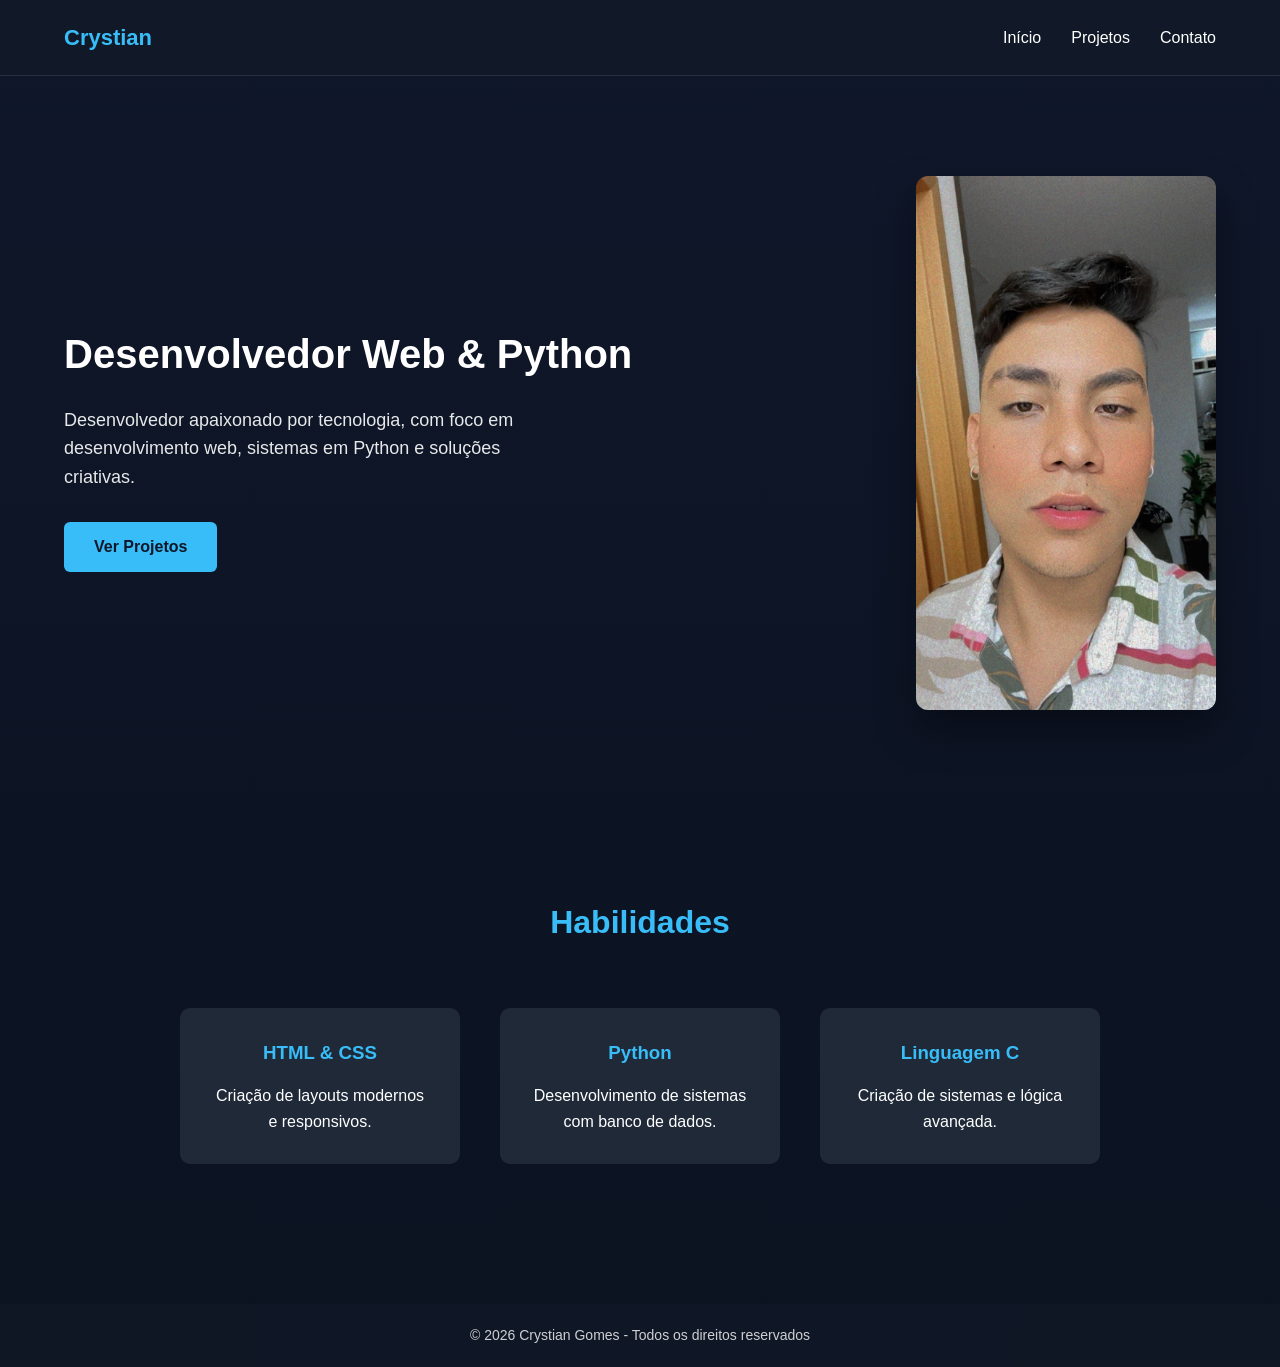
==== index.html @ 22409ead "feat: estrutura inicial do portfólio pessoal" ====
<!DOCTYPE html>
<html lang="pt-br">
<head>
    <meta charset="UTF-8">
    <meta name="viewport" content="width=device-width, initial-scale=1.0">
    <title>Portfólio | Crystian Gomes</title>
    <link rel="stylesheet" href="css/style.css">
</head>

<body>

<header class="header">
    <div class="nav-container">
        <h1 class="logo">Crystian</h1>

        <nav>
            <ul class="nav-list">
                <li><a href="index.html">Início</a></li>
                <li><a href="projetos.html">Projetos</a></li>
                <li><a href="contato.html">Contato</a></li>
            </ul>
        </nav>
    </div>
</header>


<section class="hero">
    <div class="container hero-content">
        <div class="hero-text">
            <h2>Desenvolvedor Web & Python</h2>
            <p>
                Desenvolvedor apaixonado por tecnologia, com foco em
                desenvolvimento web, sistemas em Python e soluções criativas.
            </p>
            <a href="projetos.html" class="btn-primary">Ver Projetos</a>
        </div>

        <div class="hero-image">
            <img src="imagens/perfil.jpeg" alt="Foto de perfil de Crystian Gomes">
        </div>
    </div>
</section>

<section class="skills">
    <div class="container">
        <h2 class="section-title">Habilidades</h2>

        <div class="skills-grid">
            <div class="skill-card">
                <h3>HTML & CSS</h3>
                <p>Criação de layouts modernos e responsivos.</p>
            </div>

            <div class="skill-card">
                <h3>Python</h3>
                <p>Desenvolvimento de sistemas com banco de dados.</p>
            </div>

            <div class="skill-card">
                <h3>Linguagem C</h3>
                <p>Criação de sistemas e lógica avançada.</p>
            </div>
        </div>
    </div>
</section>

<footer class="footer">
    <div class="container">
        <p>© 2026 Crystian Gomes - Todos os direitos reservados</p>
    </div>
</footer>

</body>
</html>
---- css/style.css ----
/* ===========================
   RESET GLOBAL
=========================== */

* {
    margin: 0;
    padding: 0;
    box-sizing: border-box;
}

html {
    scroll-behavior: smooth;
}

body {
    font-family: 'Segoe UI', Arial, sans-serif;
    background: linear-gradient(180deg, #0f172a, #0b1220);
    color: #ffffff;
    line-height: 1.6;
}

/* ===========================
   CONTAINER PADRÃO
=========================== */

.container {
    width: 90%;
    max-width: 1200px;
    margin: auto;
}

/* ===========================
   HEADER / NAVBAR
=========================== */

.header {
    background: #111827;
    padding: 20px 0;
    border-bottom: 1px solid rgba(255,255,255,0.1);
}

.nav-container {
    display: flex;
    justify-content: space-between;
    align-items: center;
    width: 90%;
    max-width: 1200px;
    margin: auto;
}

.logo {
    font-size: 22px;
    font-weight: bold;
    color: #38bdf8;
}

.nav-list {
    display: flex;
    list-style: none;
    gap: 30px;
}

.nav-list a {
    text-decoration: none;
    color: white;
    font-weight: 500;
    transition: 0.3s;
    position: relative;
}

.nav-list a:hover,
.nav-list a.ativo {
    color: #38bdf8;
}

/* ===========================
   HERO SECTION
=========================== */

.hero {
    padding: 100px 0;
}

.hero-content {
    display: flex;
    align-items: center;
    justify-content: space-between;
    gap: 60px;
}

.hero-text h2 {
    font-size: 40px;
    margin-bottom: 20px;
}

.hero-text p {
    margin-bottom: 30px;
    font-size: 18px;
    max-width: 500px;
    opacity: 0.9;
}

.btn-primary {
    padding: 12px 30px;
    background: #38bdf8;
    color: #0f172a;
    text-decoration: none;
    font-weight: bold;
    border-radius: 6px;
    transition: 0.3s;
    display: inline-block;
}

.btn-primary:hover {
    background: #0ea5e9;
    transform: translateY(-3px);
}

.hero-image img {
    width: 300px;
    border-radius: 12px;
    box-shadow: 0 20px 40px rgba(0,0,0,0.4);
}

/* ===========================
   PAGE HEADER (Projetos e Contato)
=========================== */

/* ===========================
   PAGE HEADER PADRONIZADO
=========================== */

.page-header {
    text-align: center;
    padding: 100px 20px 60px; /* altura igual para todas */
}

.page-header h2 {
    font-size: 40px;
    margin-bottom: 15px;
    color: #38bdf8;
}

.page-header p {
    font-size: 18px;
    opacity: 0.8;
    max-width: 600px;
    margin: 0 auto;
}


/* ===========================
   PROJETOS
=========================== */

.projetos-container {
    width: 90%;
    max-width: 1200px;
    margin: 40px auto;
    display: grid;
    grid-template-columns: repeat(auto-fit, minmax(280px, 1fr));
    gap: 40px;
}

.card-projeto {
    background: #1f2937;
    border-radius: 12px;
    overflow: hidden;
    transition: 0.3s;
    display: flex;
    flex-direction: column;
}

.card-projeto:hover {
    transform: translateY(-10px);
    box-shadow: 0 20px 40px rgba(0,0,0,0.4);
}

.card-projeto img {
    width: 100%;
    height: 200px;
    object-fit: cover;
}

.conteudo-projeto {
    padding: 20px;
    flex: 1;
}

.conteudo-projeto h3 {
    margin-bottom: 15px;
    color: #38bdf8;
}

.conteudo-projeto p {
    font-size: 14px;
    opacity: 0.85;
    margin-bottom: 20px;
}

.btn {
    padding: 10px 20px;
    background: #38bdf8;
    color: #0f172a;
    border: none;
    border-radius: 6px;
    cursor: pointer;
    font-weight: bold;
    transition: 0.3s;
}

.btn:hover {
    background: #0ea5e9;
    transform: translateY(-3px);
}

/* ===========================
   CONTATO
=========================== */

.contato {
    padding: 60px 0 100px;
    min-height: auto;
    display: block;
}

.contato-container {
    width: 100%;
    max-width: 800px;
    text-align: center;
}

.contato-container h1 {
    font-size: 40px;
    margin-bottom: 10px;
}

.subtitulo {
    color: #9ca3af;
    margin-bottom: 40px;
    font-size: 18px;
}

.form-contato {
    background: #1f2937;
    padding: 50px;
    border-radius: 16px;
    box-shadow: 0 20px 60px rgba(0,0,0,0.6);
    text-align: left;
    transition: 0.3s;
}

.form-contato:hover {
    transform: translateY(-5px);
}

.grupo-form {
    display: flex;
    flex-direction: column;
    margin-bottom: 25px;
}

.grupo-form label {
    margin-bottom: 8px;
    font-weight: bold;
    color: #d1d5db;
}

.grupo-form input,
.grupo-form textarea {
    padding: 14px;
    border-radius: 8px;
    border: 1px solid rgba(255,255,255,0.1);
    background: #111827;
    color: white;
    font-size: 15px;
    transition: 0.3s;
}

.grupo-form input:focus,
.grupo-form textarea:focus {
    border: 1px solid #38bdf8;
    box-shadow: 0 0 10px rgba(56,189,248,0.5);
    outline: none;
}

.btn-enviar {
    width: 100%;
    padding: 15px;
    border: none;
    border-radius: 8px;
    background: #38bdf8;
    color: white;
    font-size: 16px;
    cursor: pointer;
    transition: 0.3s;
}

.btn-enviar:hover {
    background: #0ea5e9;
    transform: translateY(-3px);
}

/* LINK ATIVO MENU */
nav ul li a.ativo {
    color: #38bdf8;
}

/* ===========================
   SKILLS SECTION
=========================== */

.skills {
    padding: 80px 0;
}

.section-title {
    text-align: center;
    margin-bottom: 60px;
    font-size: 32px;
    color: #38bdf8;
}

.skills-grid {
    display: flex;
    justify-content: center;
    gap: 40px;
    flex-wrap: wrap;
}

.skill-card {
    background: #1f2937;
    padding: 30px;
    width: 280px;
    border-radius: 10px;
    transition: 0.3s;
    text-align: center;
}

.skill-card:hover {
    transform: translateY(-10px);
    box-shadow: 0 15px 30px rgba(0,0,0,0.4);
}

.skill-card h3 {
    margin-bottom: 15px;
    color: #38bdf8;
}

/* ===========================
   FOOTER
=========================== */

.footer {
    background: #111827;
    padding: 20px 0;
    text-align: center;
    margin-top: 60px;
    font-size: 14px;
    opacity: 0.8;
}

/* ===========================
   RESPONSIVIDADE
=========================== */

@media (max-width: 900px) {

    .hero-content {
        flex-direction: column;
        text-align: center;
    }

    .hero-text p {
        margin: auto;
        margin-bottom: 30px;
    }

    .nav-list {
        gap: 15px;
    }
}

@media (max-width: 600px) {

    .nav-container {
        flex-direction: column;
        gap: 10px;
    }

    .nav-list {
        flex-direction: column;
        align-items: center;
    }

    .hero-text h2 {
        font-size: 28px;
    }

    .page-header h2 {
        font-size: 26px;
    }
}
/* ===========================
   DETALHE DOS PROJETOS
=========================== */

.detalhe-projeto {
    padding: 100px 0;
    background: linear-gradient(180deg, #0b1220, #0f172a);
}

.detalhe-projeto .section-title {
    margin-bottom: 50px;
}

/* ===========================
   GALERIA DE IMAGENS
=========================== */


.galeria {
    width: 90%;
    max-width: 1200px;
    margin: auto;
    display: flex;
    justify-content: center;
    gap: 40px;
    flex-wrap: wrap;
}

.galeria img {
    width: 100%;
    max-width: 380px;
    height: auto;              /* REMOVE altura fixa */
    object-fit: contain;       /* NÃO corta imagem */
    border-radius: 12px;
    box-shadow: 0 20px 40px rgba(0,0,0,0.4);
    transition: 0.4s ease;
    background: #111827;       /* fundo se sobrar espaço */
    padding: 10px;             /* dá respiro */
}

.galeria img:hover {
    transform: scale(1.05);
}

/* ===========================
   PADRÃO DE PÁGINA
=========================== */

.pagina {
    padding: 100px 0;
    min-height: 80vh;
}

.titulo-pagina {
    text-align: center;
    margin-bottom: 60px;
}

.titulo-pagina h1 {
    font-size: 42px;
    margin-bottom: 10px;
}

.titulo-pagina p {
    color: #9ca3af;
    font-size: 18px;
}

/* ===========================
   CARD CONTATO
=========================== */

.card-contato {
    max-width: 700px;
    margin: 0 auto;
    background: #1f2937;
    padding: 50px;
    border-radius: 16px;
    box-shadow: 0 20px 60px rgba(0,0,0,0.6);
    transition: 0.3s;
}

.card-contato:hover {
    transform: translateY(-5px);
}

.grupo-form {
    display: flex;
    flex-direction: column;
    margin-bottom: 25px;
}

.grupo-form label {
    margin-bottom: 8px;
    font-weight: bold;
    color: #d1d5db;
}

.grupo-form input,
.grupo-form textarea {
    padding: 14px;
    border-radius: 8px;
    border: 1px solid rgba(255,255,255,0.1);
    background: #111827;
    color: white;
    font-size: 15px;
    transition: 0.3s;
}

.grupo-form input:focus,
.grupo-form textarea:focus {
    border: 1px solid #38bdf8;
    box-shadow: 0 0 10px rgba(56,189,248,0.5);
    outline: none;
}

.btn-enviar {
    width: 100%;
    padding: 15px;
    border: none;
    border-radius: 8px;
    background: #38bdf8;
    color: white;
    font-size: 16px;
    cursor: pointer;
    transition: 0.3s;
}

.btn-enviar:hover {
    background: #0ea5e9;
    transform: translateY(-3px);
}

nav ul li a.ativo {
    color: #38bdf8;
}
nav a {
    font-size: 16px;
    font-weight: 500;
    color: white;
    text-decoration: none;
    transition: 0.3s;
}

nav a:hover {
    color: #38bdf8;
}

nav a.active {
    color: #38bdf8;
    font-weight: 500; /* garante mesmo peso */
}
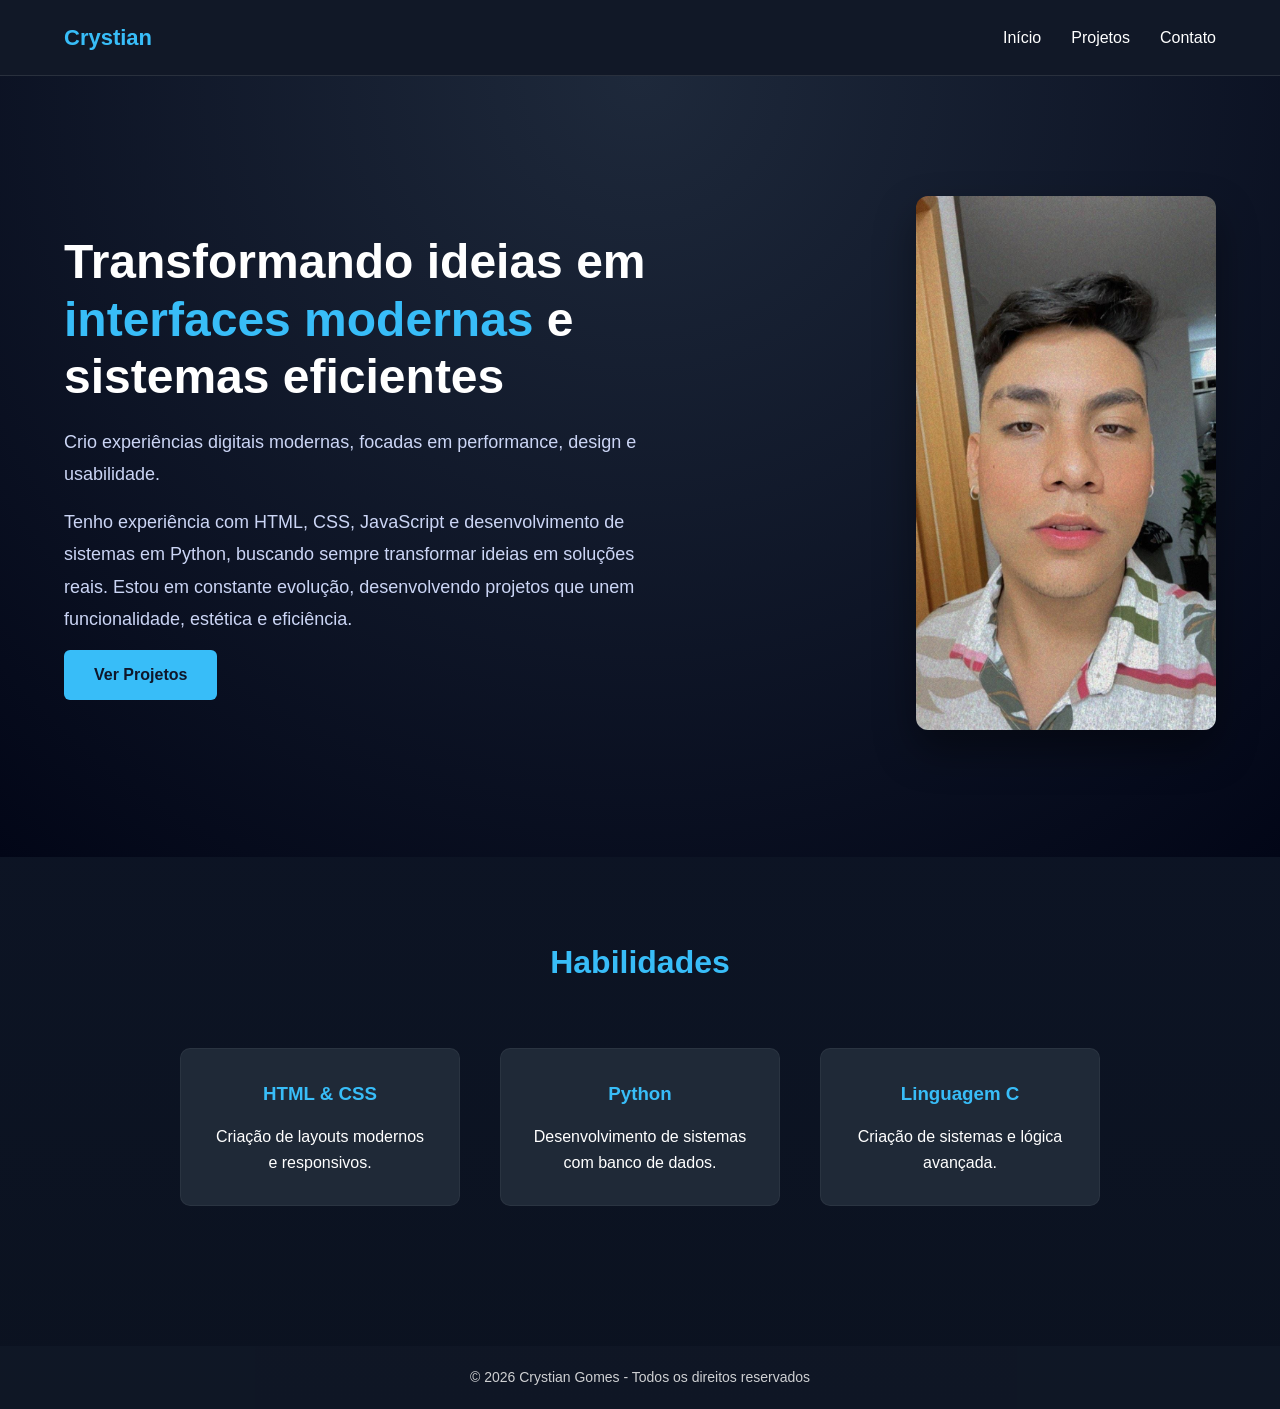
==== commit 22dd2410: "Atualização do portfólio" ====
--- a/index.html
+++ b/index.html
@@ -16,8 +16,8 @@
         <nav>
             <ul class="nav-list">
                 <li><a href="index.html">Início</a></li>
-                <li><a href="projetos.html">Projetos</a></li>
-                <li><a href="contato.html">Contato</a></li>
+                <li><a href="pages/projetos.html">Projetos</a></li>
+                <li><a href="pages/contato.html">Contato</a></li>
             </ul>
         </nav>
     </div>
@@ -27,12 +27,21 @@
 <section class="hero">
     <div class="container hero-content">
         <div class="hero-text">
-            <h2>Desenvolvedor Web & Python</h2>
-            <p>
-                Desenvolvedor apaixonado por tecnologia, com foco em
-                desenvolvimento web, sistemas em Python e soluções criativas.
-            </p>
-            <a href="projetos.html" class="btn-primary">Ver Projetos</a>
+        <h2>
+Transformando ideias em <span>interfaces modernas</span> e sistemas eficientes
+</h2>
+
+   
+    <p>
+    Crio experiências digitais modernas, focadas em performance, design e usabilidade.
+    </p>
+
+    <p>
+    Tenho experiência com HTML, CSS, JavaScript e desenvolvimento de sistemas em Python,
+    buscando sempre transformar ideias em soluções reais. Estou em constante evolução,
+    desenvolvendo projetos que unem funcionalidade, estética e eficiência.
+    </p>
+            <a href="pages/projetos.html" class="btn-primary">Ver Projetos</a>
         </div>
 
         <div class="hero-image">
--- a/css/style.css
+++ b/css/style.css
@@ -78,7 +78,8 @@
 =========================== */
 
 .hero {
-    padding: 100px 0;
+    padding: 120px 0;
+    background: radial-gradient(circle at top, #1e293b, #020617);
 }
 
 .hero-content {
@@ -87,17 +88,27 @@
     justify-content: space-between;
     gap: 60px;
 }
-
 .hero-text h2 {
-    font-size: 40px;
+    font-size: 48px;
+    font-weight: 700;
+    line-height: 1.2;
     margin-bottom: 20px;
 }
 
 .hero-text p {
-    margin-bottom: 30px;
     font-size: 18px;
-    max-width: 500px;
-    opacity: 0.9;
+    max-width: 600px;
+    line-height: 1.8;
+    margin-bottom: 15px;
+    color: #cbd5f5;
+}
+
+.hero-text {
+    max-width: 600px;
+}
+
+.hero-text span {
+    color: #38bdf8;
 }
 
 .btn-primary {
@@ -169,6 +180,12 @@
     transition: 0.3s;
     display: flex;
     flex-direction: column;
+}
+
+.card-projeto,
+.skill-card {
+    border: 1px solid rgba(255,255,255,0.05);
+    backdrop-filter: blur(8px);
 }
 
 .card-projeto:hover {
@@ -372,9 +389,11 @@
     }
 
     .hero-text p {
-        margin: auto;
-        margin-bottom: 30px;
-    }
+    font-size: 18px;
+    max-width: 600px;
+    line-height: 1.8;
+    opacity: 0.9;
+}
 
     .nav-list {
         gap: 15px;
@@ -553,3 +572,113 @@
     color: #38bdf8;
     font-weight: 500; /* garante mesmo peso */
 }
+
+
+/* ===========================
+   NOVO CONTATO (LAYOUT MODERNO)
+=========================== */
+
+.contato-grid {
+    display: grid;
+    grid-template-columns: 1fr 1fr;
+    gap: 60px;
+    align-items: center;
+}
+
+/* ESQUERDA */
+.info-contato h2 {
+    font-size: 36px;
+    margin-bottom: 20px;
+}
+
+.info-contato span {
+    color: #38bdf8;
+}
+
+.info-contato p {
+    color: #9ca3af;
+    margin-bottom: 20px;
+    max-width: 500px;
+}
+
+.info-contato .item {
+    margin-bottom: 15px;
+}
+
+.info-contato strong {
+    display: block;
+    color: #38bdf8;
+    margin-bottom: 5px;
+}
+
+/* DIREITA (FORM) */
+.form-box {
+    background: #1f2937;
+    padding: 40px;
+    border-radius: 16px;
+    box-shadow: 0 20px 60px rgba(0,0,0,0.6);
+    transition: 0.3s;
+}
+
+.form-box:hover {
+    transform: translateY(-5px);
+}
+
+.form-box h3 {
+    margin-bottom: 20px;
+}
+
+/* INPUTS */
+.form-box input,
+.form-box textarea {
+    width: 100%;
+    padding: 14px;
+    margin-bottom: 15px;
+    background: #111827;
+    border: 1px solid rgba(255,255,255,0.1);
+    border-radius: 8px;
+    color: white;
+}
+
+.form-box input:focus,
+.form-box textarea:focus {
+    border: 1px solid #38bdf8;
+    box-shadow: 0 0 10px rgba(56,189,248,0.5);
+    outline: none;
+}
+
+/* CAMPOS LADO A LADO */
+.duplo {
+    display: flex;
+    gap: 10px;
+}
+
+/* BOTÃO */
+.form-box button {
+    width: 100%;
+    padding: 15px;
+    border: none;
+    border-radius: 8px;
+    background: #38bdf8;
+    color: #0f172a;
+    font-weight: bold;
+    cursor: pointer;
+    transition: 0.3s;
+}
+
+.form-box button:hover {
+    background: #0ea5e9;
+    transform: translateY(-3px);
+}
+
+/* RESPONSIVO */
+@media (max-width: 768px) {
+    .contato-grid {
+        grid-template-columns: 1fr;
+    }
+
+    .duplo {
+        flex-direction: column;
+    }
+}
+
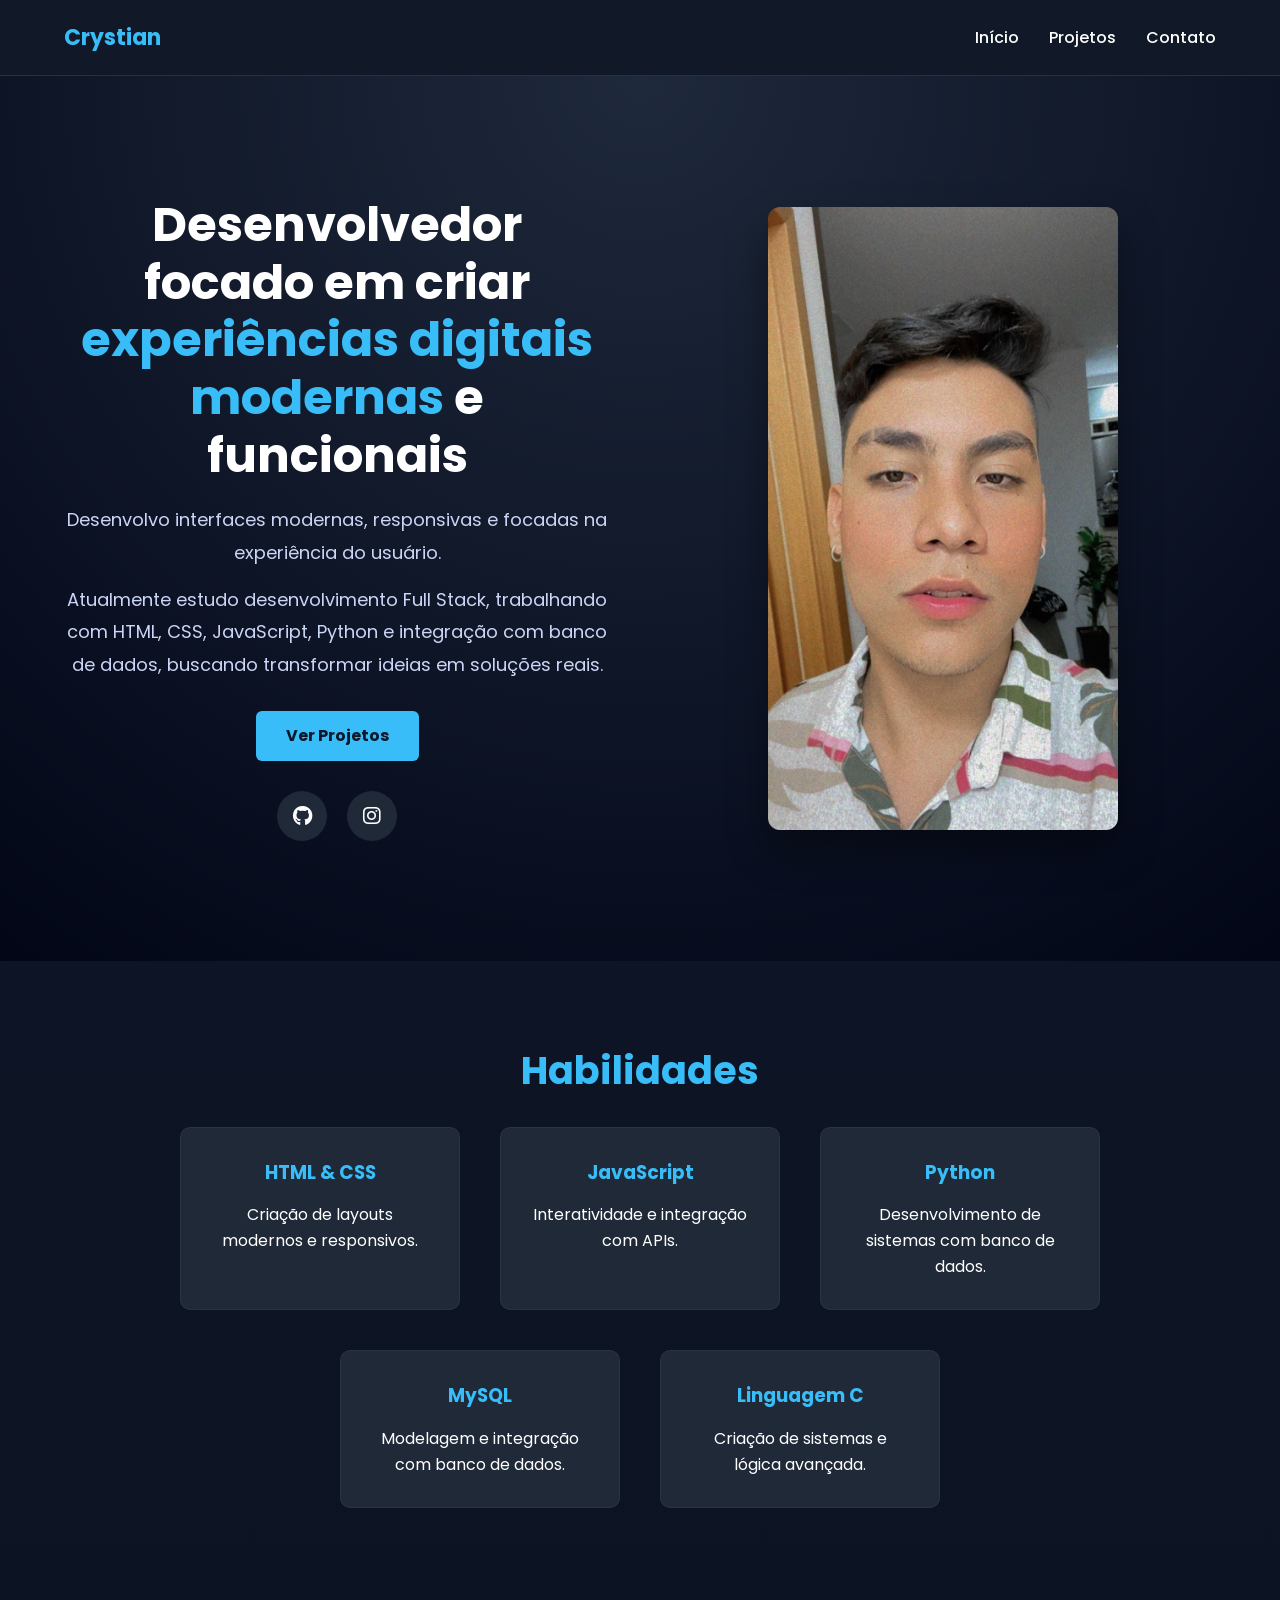
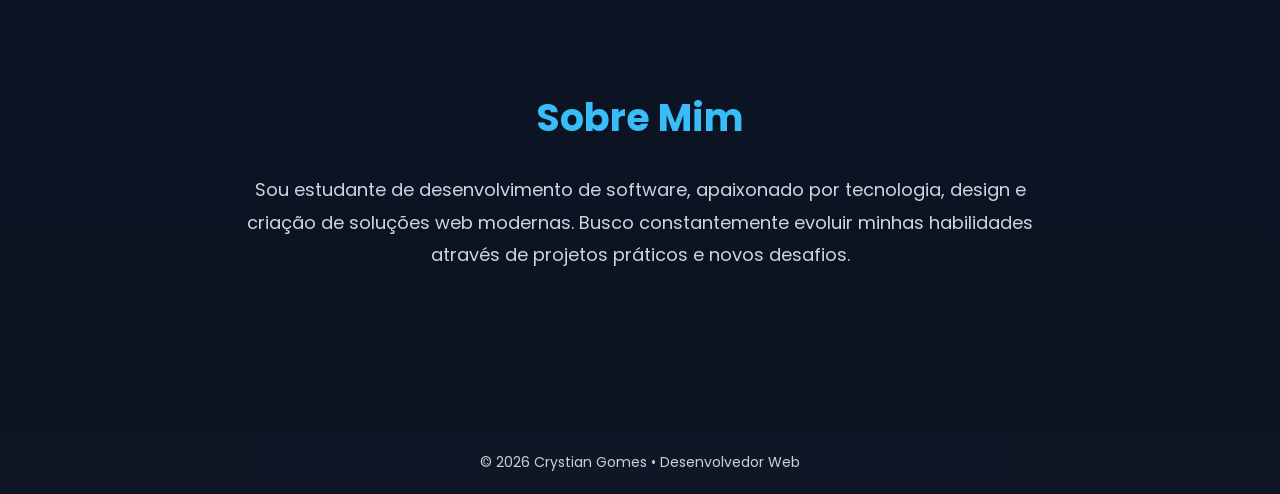
==== commit efe704f2: "melhoria visual do portfolio" ====
--- a/index.html
+++ b/index.html
@@ -3,14 +3,32 @@
 <head>
     <meta charset="UTF-8">
     <meta name="viewport" content="width=device-width, initial-scale=1.0">
+
     <title>Portfólio | Crystian Gomes</title>
+
+    <meta name="description" content="Portfólio de Crystian Gomes - Desenvolvedor Front-End e Back-End">
+    <meta name="keywords" content="portfólio, desenvolvedor, HTML, CSS, JavaScript, Python">
+    <meta name="author" content="Crystian Gomes">
+
     <link rel="stylesheet" href="css/style.css">
+
+    <!-- Fonte -->
+    <link rel="preconnect" href="https://fonts.googleapis.com">
+    <link rel="preconnect" href="https://fonts.gstatic.com" crossorigin>
+
+    <link href="https://fonts.googleapis.com/css2?family=Poppins:wght@300;400;500;600;700&display=swap" rel="stylesheet">
+
+    <!-- Ícones -->
+    <link rel="stylesheet"
+    href="https://cdnjs.cloudflare.com/ajax/libs/font-awesome/6.5.1/css/all.min.css">
+
 </head>
 
 <body>
 
 <header class="header">
     <div class="nav-container">
+
         <h1 class="logo">Crystian</h1>
 
         <nav>
@@ -20,44 +38,79 @@
                 <li><a href="pages/contato.html">Contato</a></li>
             </ul>
         </nav>
+
     </div>
 </header>
 
+<section class="hero">
 
-<section class="hero">
     <div class="container hero-content">
+
         <div class="hero-text">
-        <h2>
-Transformando ideias em <span>interfaces modernas</span> e sistemas eficientes
-</h2>
 
-   
-    <p>
-    Crio experiências digitais modernas, focadas em performance, design e usabilidade.
-    </p>
+            <h2>
+                Desenvolvedor focado em criar
+                <span>experiências digitais modernas</span>
+                e funcionais
+            </h2>
 
-    <p>
-    Tenho experiência com HTML, CSS, JavaScript e desenvolvimento de sistemas em Python,
-    buscando sempre transformar ideias em soluções reais. Estou em constante evolução,
-    desenvolvendo projetos que unem funcionalidade, estética e eficiência.
-    </p>
-            <a href="pages/projetos.html" class="btn-primary">Ver Projetos</a>
+            <p>
+                Desenvolvo interfaces modernas, responsivas e focadas
+                na experiência do usuário.
+            </p>
+
+            <p>
+                Atualmente estudo desenvolvimento Full Stack,
+                trabalhando com HTML, CSS, JavaScript,
+                Python e integração com banco de dados,
+                buscando transformar ideias em soluções reais.
+            </p>
+
+            <a href="pages/projetos.html" class="btn-primary">
+                Ver Projetos
+            </a>
+
+            <!-- Redes sociais -->
+            <div class="social-links">
+
+                <a href="https://github.com/Crystiangomes" target="_blank">
+                    <i class="fa-brands fa-github"></i>
+                </a>
+
+                <a href="https://www.instagram.com/crystiangomes_/" target="_blank">
+                    <i class="fa-brands fa-instagram"></i>
+                </a>
+
+               
+
+            </div>
+
         </div>
 
         <div class="hero-image">
             <img src="imagens/perfil.jpeg" alt="Foto de perfil de Crystian Gomes">
         </div>
+
     </div>
+
 </section>
 
 <section class="skills">
+
     <div class="container">
+
         <h2 class="section-title">Habilidades</h2>
 
         <div class="skills-grid">
+
             <div class="skill-card">
                 <h3>HTML & CSS</h3>
                 <p>Criação de layouts modernos e responsivos.</p>
+            </div>
+
+            <div class="skill-card">
+                <h3>JavaScript</h3>
+                <p>Interatividade e integração com APIs.</p>
             </div>
 
             <div class="skill-card">
@@ -66,18 +119,47 @@
             </div>
 
             <div class="skill-card">
+                <h3>MySQL</h3>
+                <p>Modelagem e integração com banco de dados.</p>
+            </div>
+
+            <div class="skill-card">
                 <h3>Linguagem C</h3>
                 <p>Criação de sistemas e lógica avançada.</p>
             </div>
+
         </div>
+
     </div>
+
+</section>
+
+<section class="about">
+
+    <div class="container">
+
+        <h2 class="section-title">Sobre Mim</h2>
+
+        <p class="about-text">
+            Sou estudante de desenvolvimento de software,
+            apaixonado por tecnologia, design e criação
+            de soluções web modernas.
+
+            Busco constantemente evoluir minhas habilidades
+            através de projetos práticos e novos desafios.
+        </p>
+
+    </div>
+
 </section>
 
 <footer class="footer">
+
     <div class="container">
-        <p>© 2026 Crystian Gomes - Todos os direitos reservados</p>
+        <p>© 2026 Crystian Gomes • Desenvolvedor Web</p>
     </div>
+
 </footer>
 
 </body>
-</html>
+</html>
--- a/css/style.css
+++ b/css/style.css
@@ -682,3 +682,277 @@
     }
 }
 
+/* ===========================
+   MENSAGEM DE FEEDBACK (TOAST)
+=========================== */
+
+.msg-feedback {
+    position: fixed;
+    top: 20px;
+    right: 20px;
+
+    padding: 15px 25px;
+    color: white;
+    border-radius: 8px;
+    font-weight: bold;
+
+    display: none;
+    z-index: 9999;
+
+    box-shadow: 0 10px 30px rgba(0,0,0,0.3);
+
+    opacity: 0;
+    transform: translateY(-10px);
+    transition: all 0.3s ease;
+}
+
+
+/* ===========================
+   FONTE GLOBAL
+=========================== */
+
+body{
+    font-family: 'Poppins', sans-serif;
+}
+
+/* ===========================
+   HERO AJUSTES
+=========================== */
+
+.hero-text{
+    flex:1;
+}
+
+.hero-image{
+    flex:1;
+    display:flex;
+    justify-content:center;
+}
+
+.hero-image img{
+    width:100%;
+    max-width:350px;
+    object-fit:cover;
+}
+
+/* ===========================
+   SOCIAL LINKS
+=========================== */
+
+.social-links{
+    display:flex;
+    gap:20px;
+    margin-top:30px;
+}
+
+.social-links a{
+    width:50px;
+    height:50px;
+    display:flex;
+    align-items:center;
+    justify-content:center;
+    background:#1f2937;
+    color:white;
+    border-radius:50%;
+    font-size:20px;
+    text-decoration:none;
+    transition:0.3s;
+}
+
+.social-links a:hover{
+    background:#38bdf8;
+    color:#0f172a;
+    transform:translateY(-5px);
+}
+
+/* ===========================
+   ABOUT
+=========================== */
+
+.about{
+    padding:100px 20px;
+    text-align:center;
+}
+
+.about-text{
+    max-width:800px;
+    margin:auto;
+    color:#cbd5e1;
+    font-size:18px;
+    line-height:1.8;
+}
+
+/* ===========================
+   PROJETOS
+=========================== */
+
+.card-projeto{
+    height:100%;
+}
+
+.conteudo-projeto{
+    display:flex;
+    flex-direction:column;
+    justify-content:space-between;
+    height:100%;
+}
+
+.conteudo-projeto p{
+    flex:1;
+}
+
+/* ===========================
+   BOTÕES
+=========================== */
+
+.btn,
+.btn-primary{
+    display:inline-flex;
+    align-items:center;
+    justify-content:center;
+    text-decoration:none;
+}
+
+/* ===========================
+   GALERIA MELHORADA
+=========================== */
+
+.galeria{
+    padding:20px;
+}
+
+.galeria img{
+    width:100%;
+    max-width:350px;
+    height:250px;
+    object-fit:cover;
+}
+
+/* ===========================
+   SECTION PADRÃO
+=========================== */
+
+section{
+    width:100%;
+}
+
+/* ===========================
+   TITULOS
+=========================== */
+
+.section-title{
+    font-size:38px;
+    margin-bottom:25px;
+}
+
+/* ===========================
+   RESPONSIVIDADE EXTRA
+=========================== */
+
+@media(max-width:768px){
+
+    .hero{
+        padding:80px 20px;
+    }
+
+    .hero-content{
+        flex-direction:column-reverse;
+        text-align:center;
+    }
+
+    .hero-text h2{
+        font-size:34px;
+    }
+
+    .hero-text p{
+        font-size:16px;
+    }
+
+    .social-links{
+        justify-content:center;
+    }
+
+    .page-header{
+        padding:80px 20px 40px;
+    }
+
+    .section-title{
+        font-size:30px;
+    }
+
+    .form-box,
+    .card-contato{
+        padding:30px;
+    }
+}
+
+
+/* ===========================
+   TEXTOS CENTRALIZADOS
+=========================== */
+
+.hero-text{
+    text-align: center;
+    margin: auto;
+}
+
+.hero-content{
+    justify-content: center;
+}
+
+.hero-text p{
+    margin-left: auto;
+    margin-right: auto;
+}
+
+.page-header{
+    text-align: center;
+}
+
+.section-title{
+    text-align: center;
+}
+
+.about-text{
+    text-align: center;
+}
+
+.conteudo-projeto{
+    text-align: center;
+}
+
+.skill-card{
+    text-align: center;
+}
+
+.footer{
+    text-align: center;
+}
+
+/* CENTRALIZA BOTÕES E REDES */
+
+.social-links{
+    justify-content: center;
+}
+
+.btn-primary{
+    margin-top: 15px;
+}
+
+/* ===========================
+   DESCRIÇÃO DOS PROJETOS
+=========================== */
+
+.descricao-projeto{
+    max-width: 900px;
+    margin: 0 auto 50px auto;
+
+    text-align: center;
+
+    color: #cbd5e1;
+
+    font-size: 18px;
+    line-height: 1.8;
+
+    padding: 0 20px;
+}
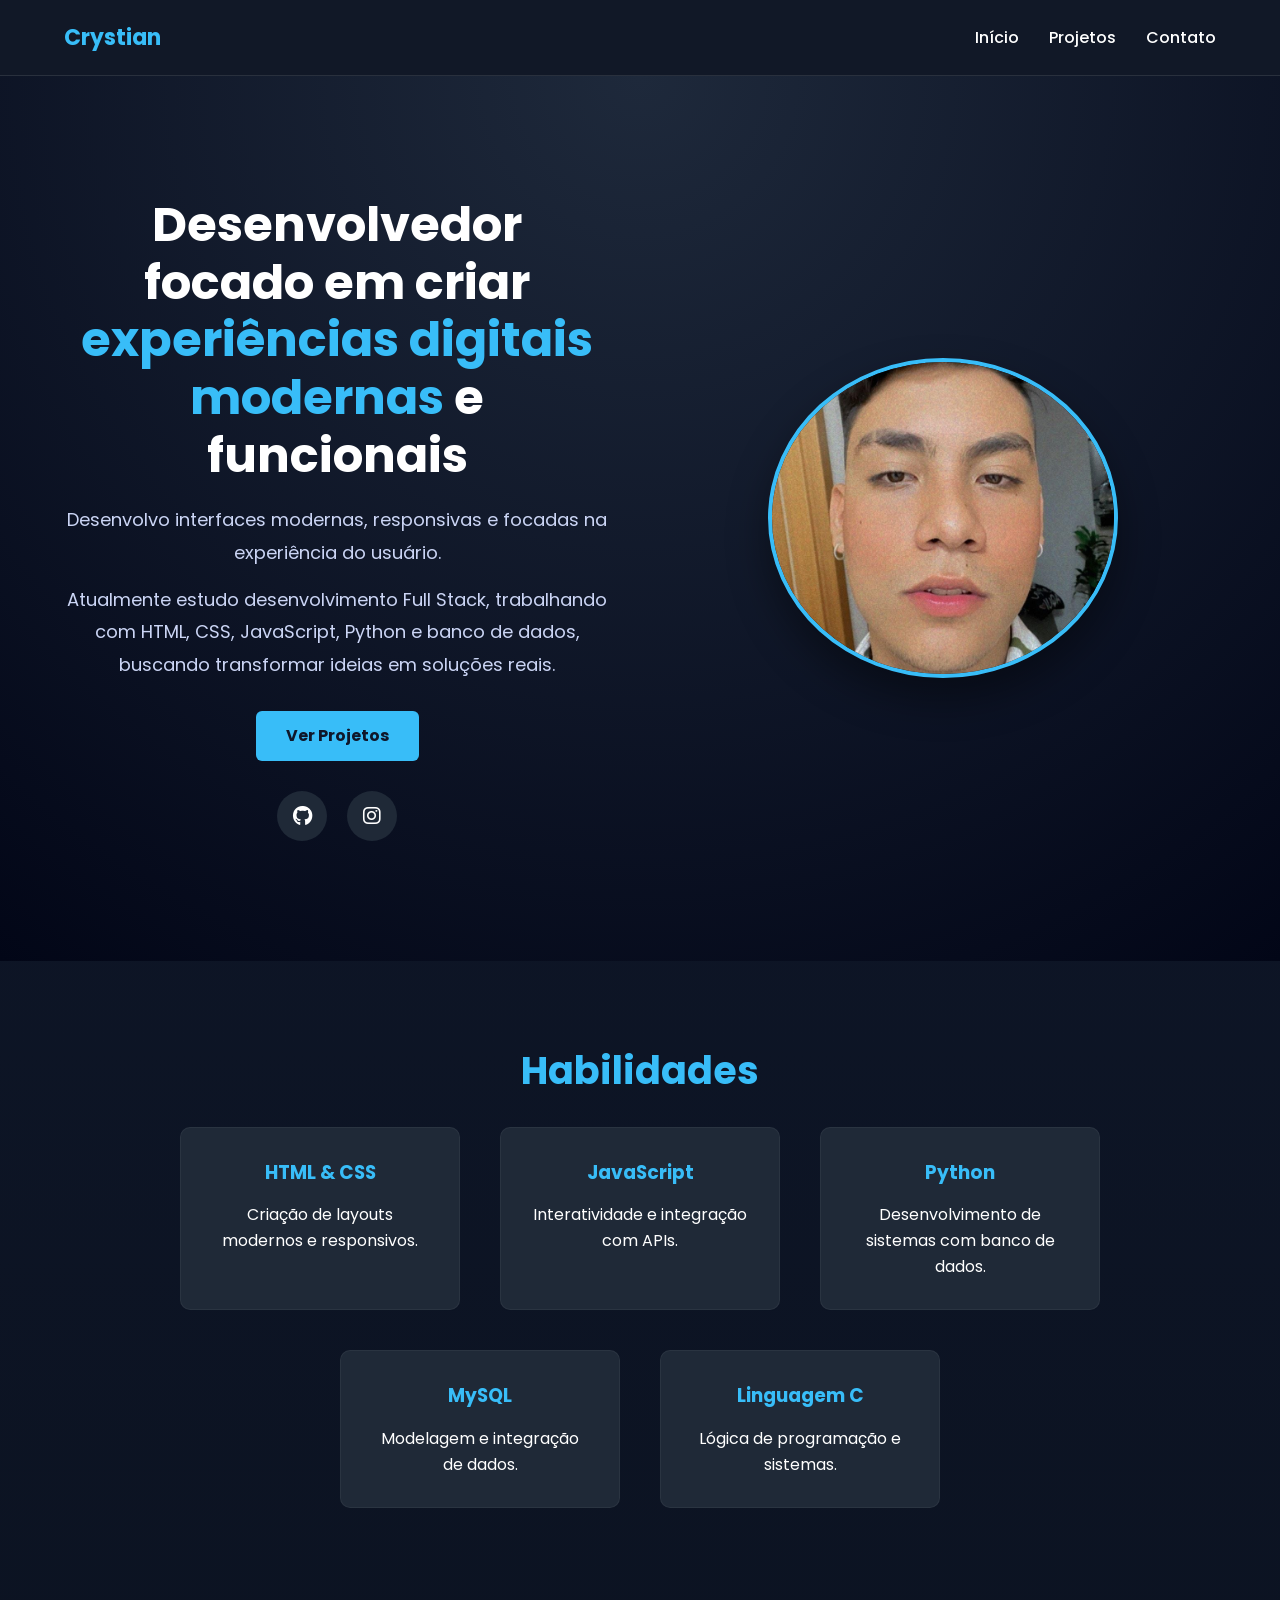
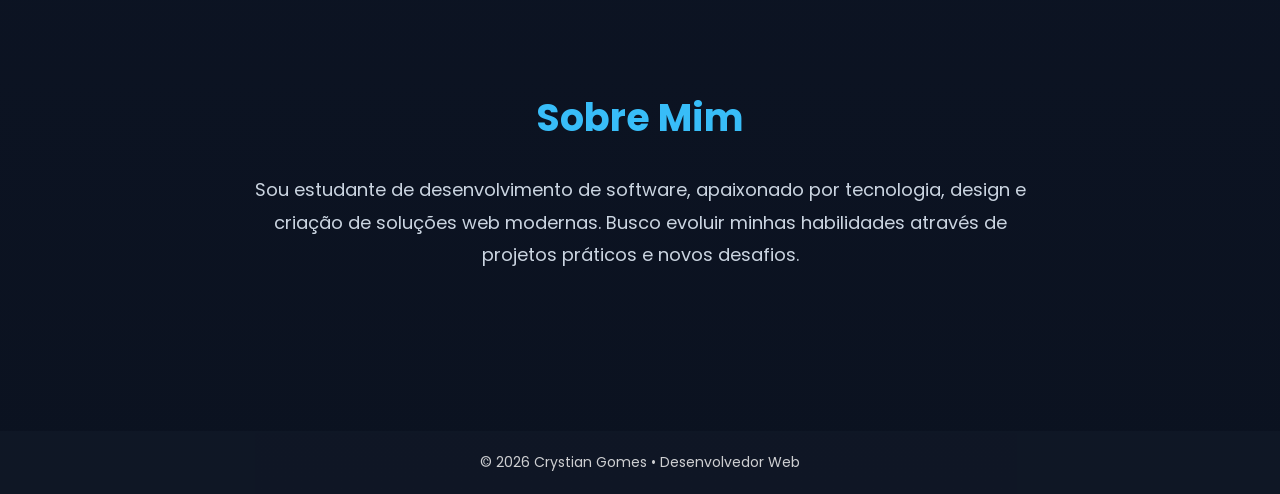
==== commit 08cbe8bd: "melhorias no css e layout" ====
--- a/index.html
+++ b/index.html
@@ -1,165 +1,300 @@
 <!DOCTYPE html>
-<html lang="pt-br">
+<html lang="pt-BR">
+
 <head>
+
     <meta charset="UTF-8">
     <meta name="viewport" content="width=device-width, initial-scale=1.0">
 
     <title>Portfólio | Crystian Gomes</title>
 
-    <meta name="description" content="Portfólio de Crystian Gomes - Desenvolvedor Front-End e Back-End">
-    <meta name="keywords" content="portfólio, desenvolvedor, HTML, CSS, JavaScript, Python">
+    <meta name="description" content="Portfólio de Crystian Gomes - Desenvolvedor Web">
     <meta name="author" content="Crystian Gomes">
 
     <link rel="stylesheet" href="css/style.css">
 
-    <!-- Fonte -->
+
+    <!-- Fontes -->
     <link rel="preconnect" href="https://fonts.googleapis.com">
     <link rel="preconnect" href="https://fonts.gstatic.com" crossorigin>
 
-    <link href="https://fonts.googleapis.com/css2?family=Poppins:wght@300;400;500;600;700&display=swap" rel="stylesheet">
+    <link 
+    href="https://fonts.googleapis.com/css2?family=Poppins:wght@300;400;500;600;700&display=swap" 
+    rel="stylesheet">
+
 
     <!-- Ícones -->
-    <link rel="stylesheet"
+    <link 
+    rel="stylesheet"
     href="https://cdnjs.cloudflare.com/ajax/libs/font-awesome/6.5.1/css/all.min.css">
 
 </head>
 
+
 <body>
 
+
 <header class="header">
+
     <div class="nav-container">
 
-        <h1 class="logo">Crystian</h1>
-
-        <nav>
+
+        <h1 class="logo">
+            Crystian
+        </h1>
+
+
+        <nav aria-label="Menu principal">
+
             <ul class="nav-list">
-                <li><a href="index.html">Início</a></li>
-                <li><a href="pages/projetos.html">Projetos</a></li>
-                <li><a href="pages/contato.html">Contato</a></li>
+
+                <li>
+                    <a href="index.html">
+                        Início
+                    </a>
+                </li>
+
+                <li>
+                    <a href="pages/projetos.html">
+                        Projetos
+                    </a>
+                </li>
+
+                <li>
+                    <a href="pages/contato.html">
+                        Contato
+                    </a>
+                </li>
+
             </ul>
+
         </nav>
 
+
     </div>
+
 </header>
 
+
+
+<main>
+
+
 <section class="hero">
 
-    <div class="container hero-content">
-
-        <div class="hero-text">
-
-            <h2>
-                Desenvolvedor focado em criar
-                <span>experiências digitais modernas</span>
-                e funcionais
-            </h2>
-
-            <p>
-                Desenvolvo interfaces modernas, responsivas e focadas
-                na experiência do usuário.
-            </p>
-
-            <p>
-                Atualmente estudo desenvolvimento Full Stack,
-                trabalhando com HTML, CSS, JavaScript,
-                Python e integração com banco de dados,
-                buscando transformar ideias em soluções reais.
-            </p>
-
-            <a href="pages/projetos.html" class="btn-primary">
-                Ver Projetos
-            </a>
-
-            <!-- Redes sociais -->
-            <div class="social-links">
-
-                <a href="https://github.com/Crystiangomes" target="_blank">
-                    <i class="fa-brands fa-github"></i>
-                </a>
-
-                <a href="https://www.instagram.com/crystiangomes_/" target="_blank">
-                    <i class="fa-brands fa-instagram"></i>
-                </a>
-
-               
-
-            </div>
-
-        </div>
-
-        <div class="hero-image">
-            <img src="imagens/perfil.jpeg" alt="Foto de perfil de Crystian Gomes">
-        </div>
-
-    </div>
+
+<div class="container hero-content">
+
+
+
+<div class="hero-text">
+
+
+<h2>
+    Desenvolvedor focado em criar
+    <span>
+        experiências digitais modernas
+    </span>
+    e funcionais
+</h2>
+
+
+
+<p>
+    Desenvolvo interfaces modernas,
+    responsivas e focadas na experiência
+    do usuário.
+</p>
+
+
+
+<p>
+    Atualmente estudo desenvolvimento Full Stack,
+    trabalhando com HTML, CSS, JavaScript,
+    Python e banco de dados, buscando transformar
+    ideias em soluções reais.
+</p>
+
+
+
+<a href="pages/projetos.html" class="btn-primary">
+    Ver Projetos
+</a>
+
+
+
+<div class="social-links">
+
+
+<a 
+href="https://github.com/Crystiangomes"
+target="_blank"
+rel="noopener noreferrer"
+aria-label="GitHub">
+
+<i class="fa-brands fa-github"></i>
+
+</a>
+
+
+
+<a 
+href="https://www.instagram.com/crystiangomes_/"
+target="_blank"
+rel="noopener noreferrer"
+aria-label="Instagram">
+
+<i class="fa-brands fa-instagram"></i>
+
+</a>
+
+
+</div>
+
+
+
+</div>
+
+
+
+
+<div class="hero-image">
+
+
+<img 
+src="imagens/perfil.jpeg"
+alt="Foto de perfil de Crystian Gomes"
+loading="lazy">
+
+
+</div>
+
+
+
+</div>
+
 
 </section>
 
+
+
+
+
 <section class="skills">
 
-    <div class="container">
-
-        <h2 class="section-title">Habilidades</h2>
-
-        <div class="skills-grid">
-
-            <div class="skill-card">
-                <h3>HTML & CSS</h3>
-                <p>Criação de layouts modernos e responsivos.</p>
-            </div>
-
-            <div class="skill-card">
-                <h3>JavaScript</h3>
-                <p>Interatividade e integração com APIs.</p>
-            </div>
-
-            <div class="skill-card">
-                <h3>Python</h3>
-                <p>Desenvolvimento de sistemas com banco de dados.</p>
-            </div>
-
-            <div class="skill-card">
-                <h3>MySQL</h3>
-                <p>Modelagem e integração com banco de dados.</p>
-            </div>
-
-            <div class="skill-card">
-                <h3>Linguagem C</h3>
-                <p>Criação de sistemas e lógica avançada.</p>
-            </div>
-
-        </div>
-
-    </div>
+
+<div class="container">
+
+
+<h2 class="section-title">
+    Habilidades
+</h2>
+
+
+
+<div class="skills-grid">
+
+
+
+<div class="skill-card">
+<h3>HTML & CSS</h3>
+<p>Criação de layouts modernos e responsivos.</p>
+</div>
+
+
+
+<div class="skill-card">
+<h3>JavaScript</h3>
+<p>Interatividade e integração com APIs.</p>
+</div>
+
+
+
+<div class="skill-card">
+<h3>Python</h3>
+<p>Desenvolvimento de sistemas com banco de dados.</p>
+</div>
+
+
+
+<div class="skill-card">
+<h3>MySQL</h3>
+<p>Modelagem e integração de dados.</p>
+</div>
+
+
+
+<div class="skill-card">
+<h3>Linguagem C</h3>
+<p>Lógica de programação e sistemas.</p>
+</div>
+
+
+
+</div>
+
+
+</div>
+
 
 </section>
 
+
+
+
+
 <section class="about">
 
-    <div class="container">
-
-        <h2 class="section-title">Sobre Mim</h2>
-
-        <p class="about-text">
-            Sou estudante de desenvolvimento de software,
-            apaixonado por tecnologia, design e criação
-            de soluções web modernas.
-
-            Busco constantemente evoluir minhas habilidades
-            através de projetos práticos e novos desafios.
-        </p>
-
-    </div>
+
+<div class="container">
+
+
+<h2 class="section-title">
+Sobre Mim
+</h2>
+
+
+<p class="about-text">
+
+Sou estudante de desenvolvimento de software,
+apaixonado por tecnologia, design e criação
+de soluções web modernas.
+
+Busco evoluir minhas habilidades através
+de projetos práticos e novos desafios.
+
+</p>
+
+
+</div>
+
 
 </section>
 
+
+</main>
+
+
+
+
+
 <footer class="footer">
 
-    <div class="container">
-        <p>© 2026 Crystian Gomes • Desenvolvedor Web</p>
-    </div>
+
+<div class="container">
+
+<p>
+© 2026 Crystian Gomes • Desenvolvedor Web
+</p>
+
+
+</div>
+
 
 </footer>
 
+
+
 </body>
+
 </html>
--- a/css/style.css
+++ b/css/style.css
@@ -1,6 +1,15 @@
 /* ===========================
    RESET GLOBAL
 =========================== */
+:root{
+    --primary:#38bdf8;
+    --bg:#0f172a;
+    --card:#1f2937;
+    --dark:#111827;
+    --text:#ffffff;
+    --gray:#cbd5e1;
+}
+
 
 * {
     margin: 0;
@@ -127,12 +136,30 @@
     transform: translateY(-3px);
 }
 
-.hero-image img {
-    width: 300px;
-    border-radius: 12px;
-    box-shadow: 0 20px 40px rgba(0,0,0,0.4);
-}
-
+.hero-image img{
+
+    width:320px;
+    height:320px;
+
+    object-fit:cover;
+
+    border-radius:50%;
+
+    border:4px solid var(--primary);
+
+    box-shadow:
+    0 20px 40px rgba(0,0,0,.4);
+
+    transition:.3s;
+}
+
+.hero-image img:hover{
+    transform:scale(1.05);
+}
+
+.hero-image img{
+    max-width:100%;
+}
 /* ===========================
    PAGE HEADER (Projetos e Contato)
 =========================== */
@@ -955,4 +982,686 @@
     line-height: 1.8;
 
     padding: 0 20px;
+}
+
+
+/* ===========================
+   PROJETOS
+=========================== */
+
+.card-projeto{
+    background: linear-gradient(145deg,#1f2937,#111827);
+    border:1px solid rgba(56,189,248,.15);
+}
+
+.card-projeto img{
+    transition:.4s;
+}
+
+.card-projeto:hover img{
+    transform:scale(1.05);
+}
+
+.card-projeto h3{
+    font-size:22px;
+}
+
+.card-projeto p{
+    margin:15px 0;
+    line-height:1.7;
+}
+
+.tecnologias{
+    display:flex;
+    flex-wrap:wrap;
+    justify-content:center;
+    gap:8px;
+    margin:20px 0;
+}
+
+.tecnologias span{
+    background:#38bdf8;
+    color:#0f172a;
+    font-weight:600;
+    padding:6px 12px;
+    border-radius:20px;
+    font-size:13px;
+}
+
+.botoes-projeto{
+    display:flex;
+    gap:10px;
+    justify-content:center;
+    flex-wrap:wrap;
+}
+
+.btn-secundario{
+    background:#111827;
+    color:#38bdf8;
+    border:1px solid #38bdf8;
+    padding:10px 20px;
+    border-radius:6px;
+    text-decoration:none;
+    transition:.3s;
+}
+
+.btn-secundario:hover{
+    background:#38bdf8;
+    color:#0f172a;
+}
+
+.estatisticas{
+    width:90%;
+    max-width:1200px;
+    margin:80px auto;
+    display:grid;
+    grid-template-columns:repeat(auto-fit,minmax(200px,1fr));
+    gap:30px;
+}
+
+.item-estatistica{
+    background:#1f2937;
+    padding:30px;
+    border-radius:12px;
+    text-align:center;
+    transition:.3s;
+}
+
+.item-estatistica:hover{
+    transform:translateY(-8px);
+}
+
+.item-estatistica h3{
+    color:#38bdf8;
+    font-size:36px;
+}
+
+.item-estatistica p{
+    color:#cbd5e1;
+}
+
+.detalhe-projeto{
+    border-top:1px solid rgba(255,255,255,.05);
+}
+
+.galeria img{
+    border:2px solid rgba(56,189,248,.15);
+}
+
+
+/* ===========================
+   CONTATO - MELHORIA VISUAL
+=========================== */
+
+.contato-container{
+    max-width:900px;
+    margin:auto;
+}
+
+
+/* título */
+.page-header h2{
+    font-size:42px;
+    letter-spacing:1px;
+}
+
+
+.page-header p{
+    color:#94a3b8;
+}
+
+
+/* card principal */
+.card-contato{
+
+    background:
+    linear-gradient(
+        145deg,
+        rgba(56,189,248,.12),
+        rgba(31,41,55,.9)
+    );
+
+    border:1px solid rgba(56,189,248,.2);
+
+    backdrop-filter:blur(15px);
+
+    padding:60px;
+
+    border-radius:25px;
+
+    box-shadow:
+    0 25px 70px rgba(0,0,0,.5);
+
+}
+
+
+
+/* efeito quando passa mouse */
+.card-contato:hover{
+
+    transform:translateY(-8px);
+
+    border-color:#38bdf8;
+
+}
+
+
+
+/* formulário */
+
+.form-contato{
+
+    background:transparent;
+
+    box-shadow:none;
+
+    padding:0;
+
+}
+
+
+
+.grupo-form{
+
+    margin-bottom:25px;
+
+}
+
+
+
+.grupo-form label{
+
+    font-size:15px;
+
+    color:#e2e8f0;
+
+}
+
+
+
+/* campos */
+
+.grupo-form input,
+.grupo-form textarea{
+
+
+    width:100%;
+
+    background:#0b1220;
+
+    border:1px solid rgba(255,255,255,.12);
+
+    padding:16px;
+
+    border-radius:12px;
+
+    color:white;
+
+    font-size:16px;
+
+
+}
+
+
+
+/* foco */
+
+.grupo-form input:focus,
+.grupo-form textarea:focus{
+
+    border-color:#38bdf8;
+
+    box-shadow:
+    0 0 20px rgba(56,189,248,.25);
+
+}
+
+
+
+/* botão */
+
+.btn-enviar{
+
+
+    margin-top:10px;
+
+    background:
+    linear-gradient(
+    90deg,
+    #38bdf8,
+    #0ea5e9
+    );
+
+
+    border-radius:12px;
+
+    font-weight:700;
+
+    letter-spacing:.5px;
+
+}
+
+
+
+.btn-enviar:hover{
+
+
+    transform:translateY(-4px);
+
+    box-shadow:
+    0 15px 30px rgba(56,189,248,.3);
+
+}
+
+
+
+/* animação de entrada */
+
+.card-contato{
+
+    animation: aparecer .6s ease;
+
+}
+
+
+
+@keyframes aparecer{
+
+    from{
+
+        opacity:0;
+        transform:translateY(30px);
+
+    }
+
+
+    to{
+
+        opacity:1;
+        transform:translateY(0);
+
+    }
+
+}
+
+
+
+/* celular */
+
+@media(max-width:600px){
+
+
+.card-contato{
+
+    padding:25px;
+
+}
+
+
+.page-header h2{
+
+    font-size:32px;
+
+}
+
+
+}
+
+
+/* ===========================
+   PROJETOS - MELHORIA VISUAL
+=========================== */
+
+
+.projetos-container{
+
+    margin-top:60px;
+
+    gap:35px;
+
+}
+
+
+
+/* CARD */
+
+.card-projeto{
+
+    background:
+    linear-gradient(
+        145deg,
+        rgba(56,189,248,.12),
+        rgba(31,41,55,.95)
+    );
+
+
+    border:1px solid rgba(56,189,248,.15);
+
+    border-radius:20px;
+
+    overflow:hidden;
+
+    transition:.35s ease;
+
+    position:relative;
+
+}
+
+
+
+/* efeito hover */
+
+.card-projeto:hover{
+
+
+    transform:
+    translateY(-12px);
+
+
+    box-shadow:
+    0 25px 50px rgba(0,0,0,.45);
+
+
+    border-color:#38bdf8;
+
+}
+
+
+
+
+/* imagem */
+
+.card-projeto img{
+
+
+    width:100%;
+
+    height:230px;
+
+    object-fit:cover;
+
+
+    transition:.4s ease;
+
+}
+
+
+
+.card-projeto:hover img{
+
+    transform:scale(1.08);
+
+}
+
+
+
+
+
+/* conteúdo */
+
+.conteudo-projeto{
+
+
+    padding:30px;
+
+}
+
+
+
+.conteudo-projeto h3{
+
+
+    color:#38bdf8;
+
+    font-size:24px;
+
+    margin-bottom:15px;
+
+}
+
+
+
+.conteudo-projeto p{
+
+
+    color:#cbd5e1;
+
+    line-height:1.8;
+
+    font-size:15px;
+
+}
+
+
+
+
+
+/* tecnologias */
+
+.tecnologias{
+
+
+    display:flex;
+
+    justify-content:center;
+
+    flex-wrap:wrap;
+
+    gap:10px;
+
+    margin:20px 0;
+
+}
+
+
+
+.tecnologias span{
+
+
+    background:rgba(56,189,248,.15);
+
+    color:#38bdf8;
+
+    border:1px solid rgba(56,189,248,.4);
+
+
+    padding:6px 14px;
+
+
+    border-radius:20px;
+
+
+    font-size:13px;
+
+}
+
+
+
+
+/* botões */
+
+.botoes-projeto{
+
+
+    display:flex;
+
+    justify-content:center;
+
+    gap:15px;
+
+    flex-wrap:wrap;
+
+}
+
+
+
+
+.btn{
+
+
+    border-radius:10px;
+
+    padding:12px 25px;
+
+
+    transition:.3s ease;
+
+}
+
+
+
+
+.btn:hover{
+
+
+    transform:translateY(-3px);
+
+    box-shadow:
+    0 10px 25px rgba(56,189,248,.3);
+
+}
+
+
+
+
+
+.btn-secundario{
+
+
+    background:transparent;
+
+
+    border:1px solid #38bdf8;
+
+
+    color:#38bdf8;
+
+
+}
+
+
+
+.btn-secundario:hover{
+
+
+    background:#38bdf8;
+
+    color:#0f172a;
+
+}
+
+
+
+/* ===========================
+   DETALHE DO PROJETO
+=========================== */
+
+
+.detalhe-projeto{
+
+
+    padding:100px 20px;
+
+}
+
+
+
+.detalhe-projeto .section-title{
+
+    font-size:42px;
+
+}
+
+
+
+.descricao-projeto{
+
+
+    max-width:850px;
+
+    margin:auto;
+
+
+    color:#cbd5e1;
+
+
+    text-align:center;
+
+
+    line-height:1.9;
+
+}
+
+
+
+
+
+/* galeria */
+
+
+.galeria{
+
+
+    margin-top:50px;
+
+}
+
+
+
+.galeria img{
+
+
+    border-radius:18px;
+
+
+    border:1px solid rgba(56,189,248,.2);
+
+
+    transition:.4s;
+
+}
+
+
+
+.galeria img:hover{
+
+
+    transform:scale(1.04);
+
+
+    box-shadow:
+    0 20px 40px rgba(0,0,0,.5);
+
+}
+
+
+
+
+
+/* mobile */
+
+@media(max-width:700px){
+
+
+.card-projeto img{
+
+    height:180px;
+
+}
+
+
+.conteudo-projeto{
+
+    padding:20px;
+
+}
+
+
+.detalhe-projeto .section-title{
+
+    font-size:30px;
+
+}
+
+
 }
